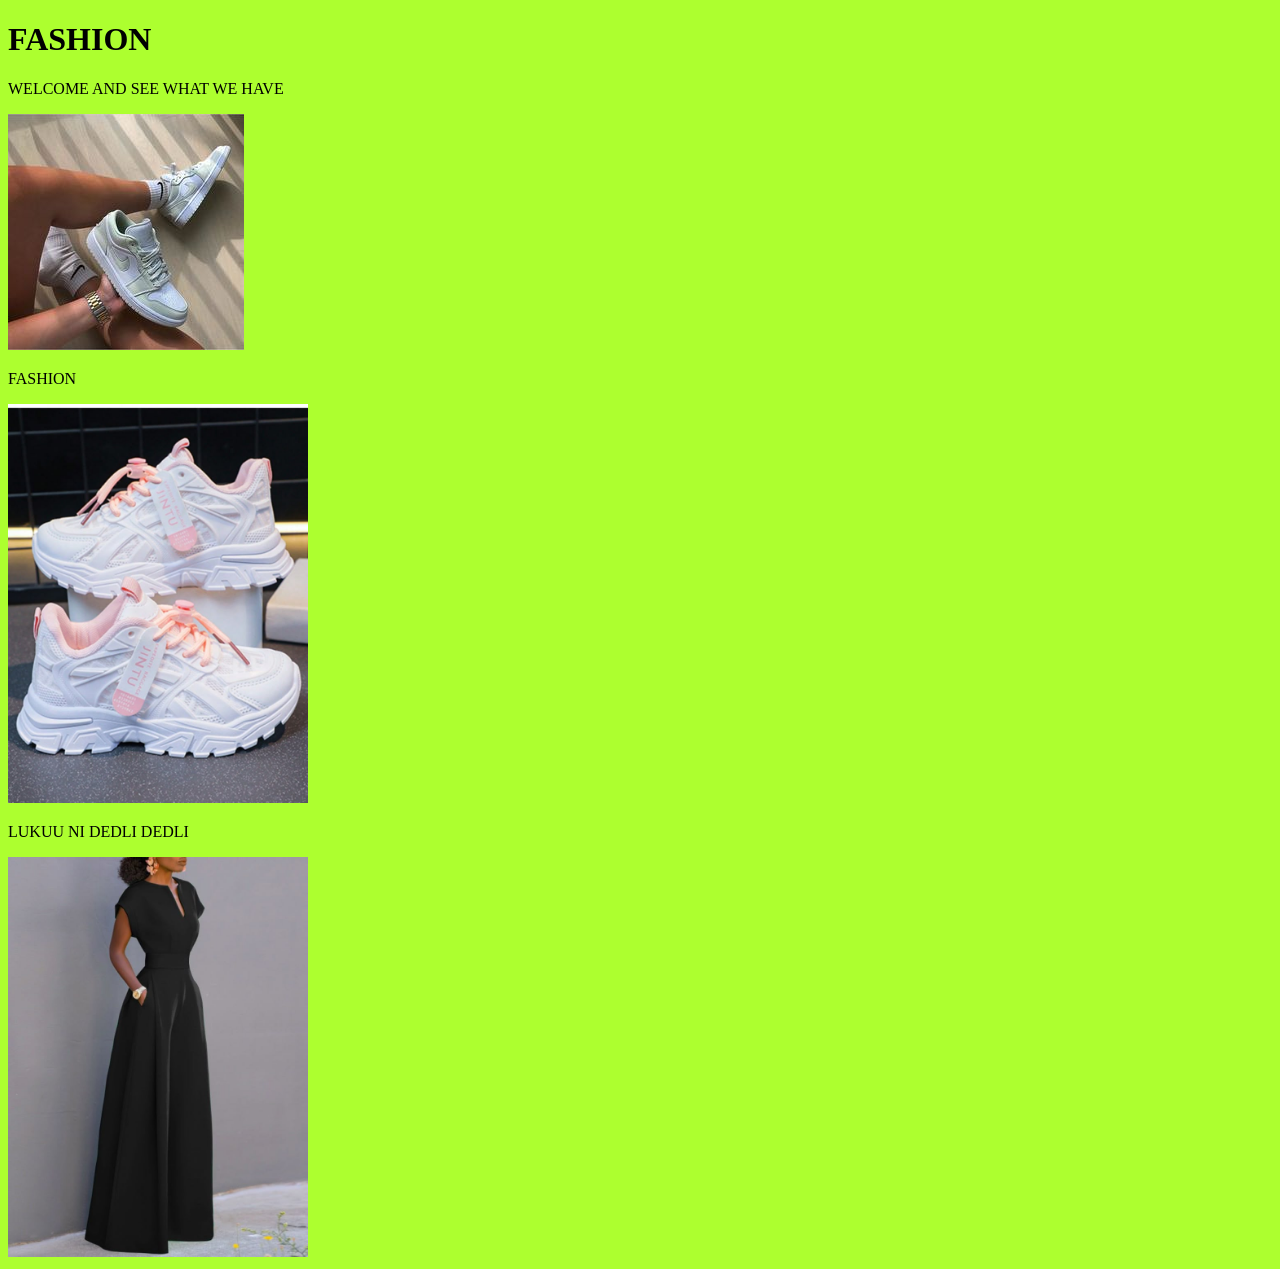
==== index.html @ e88a80f6 "Add files via upload" ====
<!DOCTYPE html>
<html>
   
    <head>
    <title>FASHION CLOTHES</title>
    </head>
    <body style = "background-color: greenyellow;">
    <h1>FASHION</h1>
    <p >WELCOME AND SEE WHAT WE HAVE</p>
    <img src="hootshoes.jpg" alt="hootshoes"/>
    <p styles="background-color:jungle green;">FASHION</p>
    <img src="bc9e4c33-7e83-45ad-9077-f657bd13d781.jpeg"alt="bc9e4c33-7e83-45ad-9077-f657bd13d781" width="300" length="50"/>
    <p> LUKUU NI DEDLI DEDLI</p>
    <img src="7481dd01-1246-4fa1-9930-5a05f9ec177a.jpeg"alt="7481dd01-1246-4fa1-9930-5a05f9ec177a" width="300"/>
    

    </body>



</html>
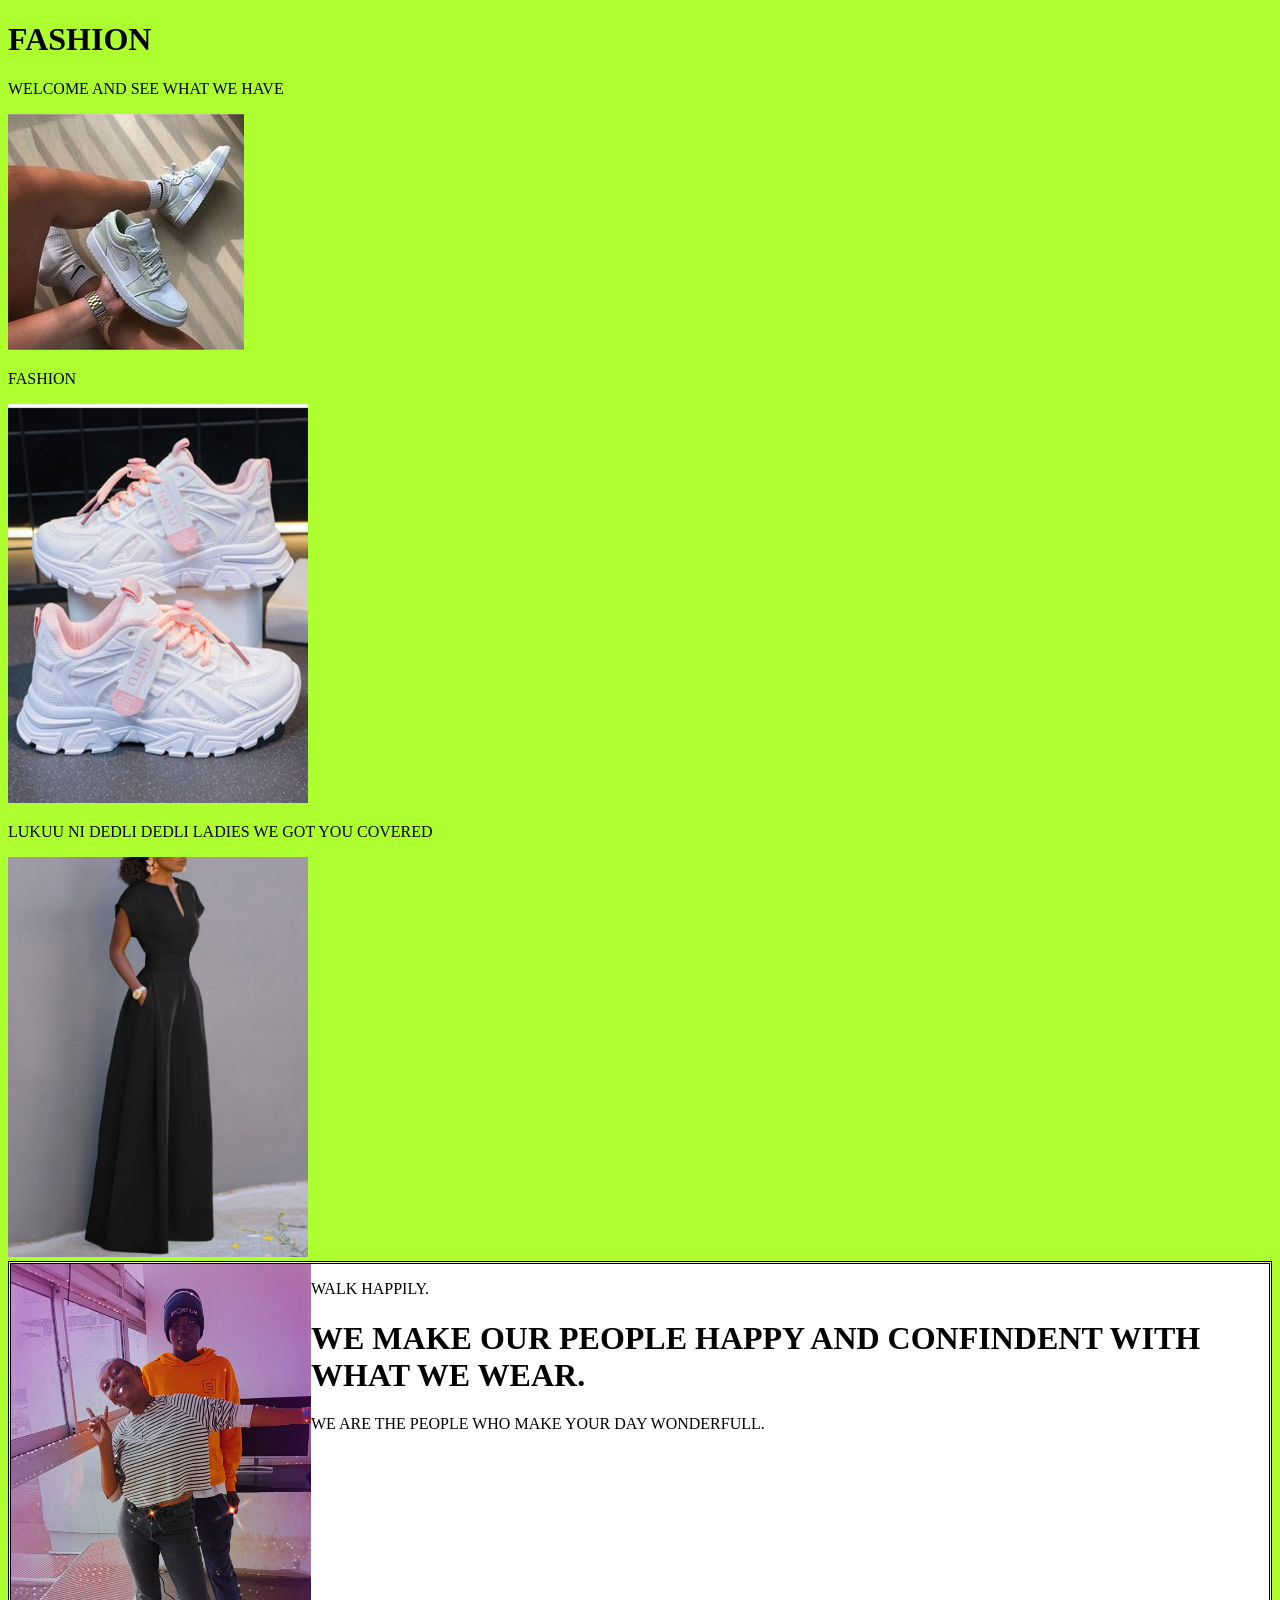
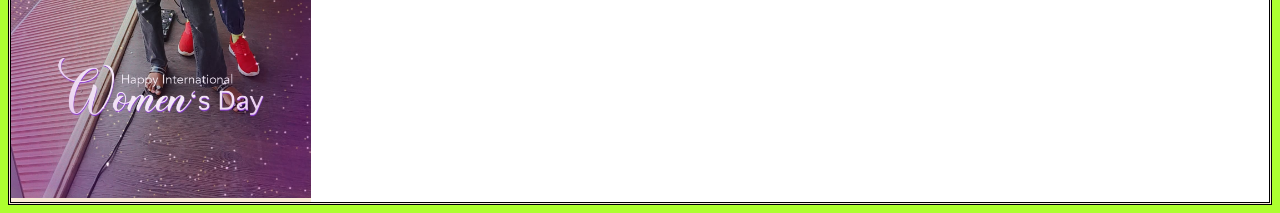
==== commit a561a7d8: "Add files via upload" ====
--- a/index.html
+++ b/index.html
@@ -1,21 +1,42 @@
 <!DOCTYPE html>
 <html>
-   
-    <head>
+
+<head>
     <title>FASHION CLOTHES</title>
-    </head>
-    <body style = "background-color: greenyellow;">
+</head>
+
+<body style="background-color: greenyellow;">
     <h1>FASHION</h1>
-    <p >WELCOME AND SEE WHAT WE HAVE</p>
-    <img src="hootshoes.jpg" alt="hootshoes"/>
+    <p>WELCOME AND SEE WHAT WE HAVE</p>
+    <img src="hootshoes.jpg" alt="hootshoes" />
     <p styles="background-color:jungle green;">FASHION</p>
-    <img src="bc9e4c33-7e83-45ad-9077-f657bd13d781.jpeg"alt="bc9e4c33-7e83-45ad-9077-f657bd13d781" width="300" length="50"/>
-    <p> LUKUU NI DEDLI DEDLI</p>
-    <img src="7481dd01-1246-4fa1-9930-5a05f9ec177a.jpeg"alt="7481dd01-1246-4fa1-9930-5a05f9ec177a" width="300"/>
-    
+    <img src="bc9e4c33-7e83-45ad-9077-f657bd13d781.jpeg" alt="bc9e4c33-7e83-45ad-9077-f657bd13d781" width="300"
+        length="50" />
+    <p> LUKUU NI DEDLI DEDLI
+        LADIES WE GOT YOU COVERED
+    </p>
+    <img src="7481dd01-1246-4fa1-9930-5a05f9ec177a.jpeg" alt="7481dd01-1246-4fa1-9930-5a05f9ec177a" width="300" />
 
-    </body>
+    <div id="test" style="background-color: antiquewhite;display: flex; border-style: double;" >
+        <div>
+
+            <img src="Snapchat-94941483.jpg" alt='Snapchat-94941483' width='300' length="50" />
+        </div>
+
+        <div id="right" style="background-color: white;">
+            <p>WALK HAPPILY.</p>
+
+            <h1>WE MAKE OUR PEOPLE HAPPY AND CONFINDENT WITH WHAT WE WEAR.</h1>
+            <p>WE ARE THE PEOPLE WHO MAKE YOUR DAY WONDERFULL.</p>
+
+        </div>
+        
+
+
+    </div>
+
+</body>
 
 
 
-</html>
+</html>
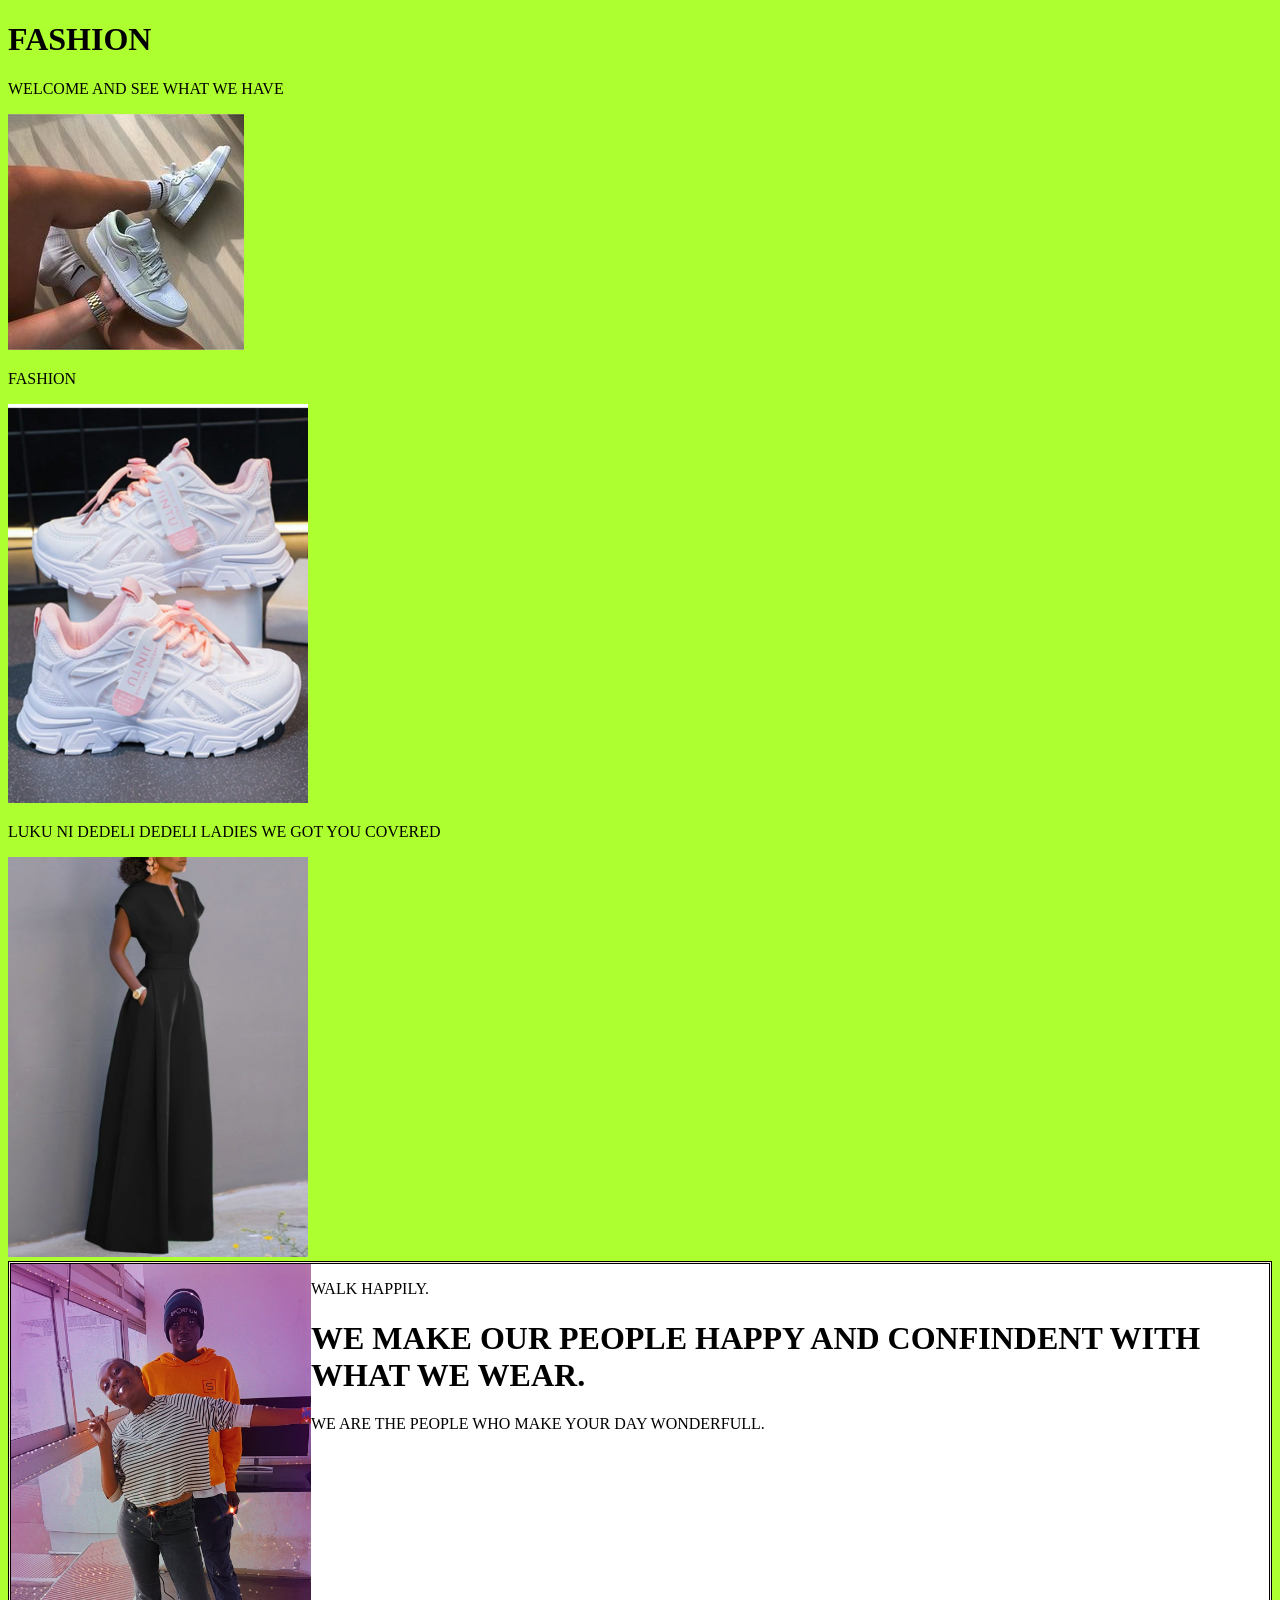
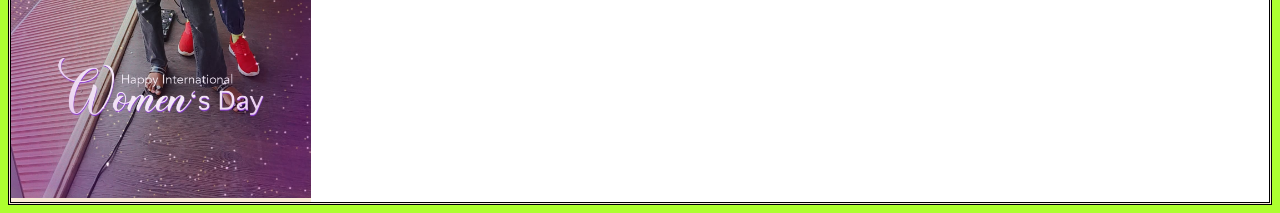
==== commit 90e2263e: "Add files via upload" ====
--- a/index.html
+++ b/index.html
@@ -1,18 +1,16 @@
 <!DOCTYPE html>
 <html>
-
-<head>
+<head></head>
     <title>FASHION CLOTHES</title>
 </head>
-
+<h1>FASHION</h1>
 <body style="background-color: greenyellow;">
-    <h1>FASHION</h1>
-    <p>WELCOME AND SEE WHAT WE HAVE</p>
+       <p>WELCOME AND SEE WHAT WE HAVE</p>
     <img src="hootshoes.jpg" alt="hootshoes" />
     <p styles="background-color:jungle green;">FASHION</p>
     <img src="bc9e4c33-7e83-45ad-9077-f657bd13d781.jpeg" alt="bc9e4c33-7e83-45ad-9077-f657bd13d781" width="300"
         length="50" />
-    <p> LUKUU NI DEDLI DEDLI
+    <p>LUKU NI DEDELI DEDELI
         LADIES WE GOT YOU COVERED
     </p>
     <img src="7481dd01-1246-4fa1-9930-5a05f9ec177a.jpeg" alt="7481dd01-1246-4fa1-9930-5a05f9ec177a" width="300" />
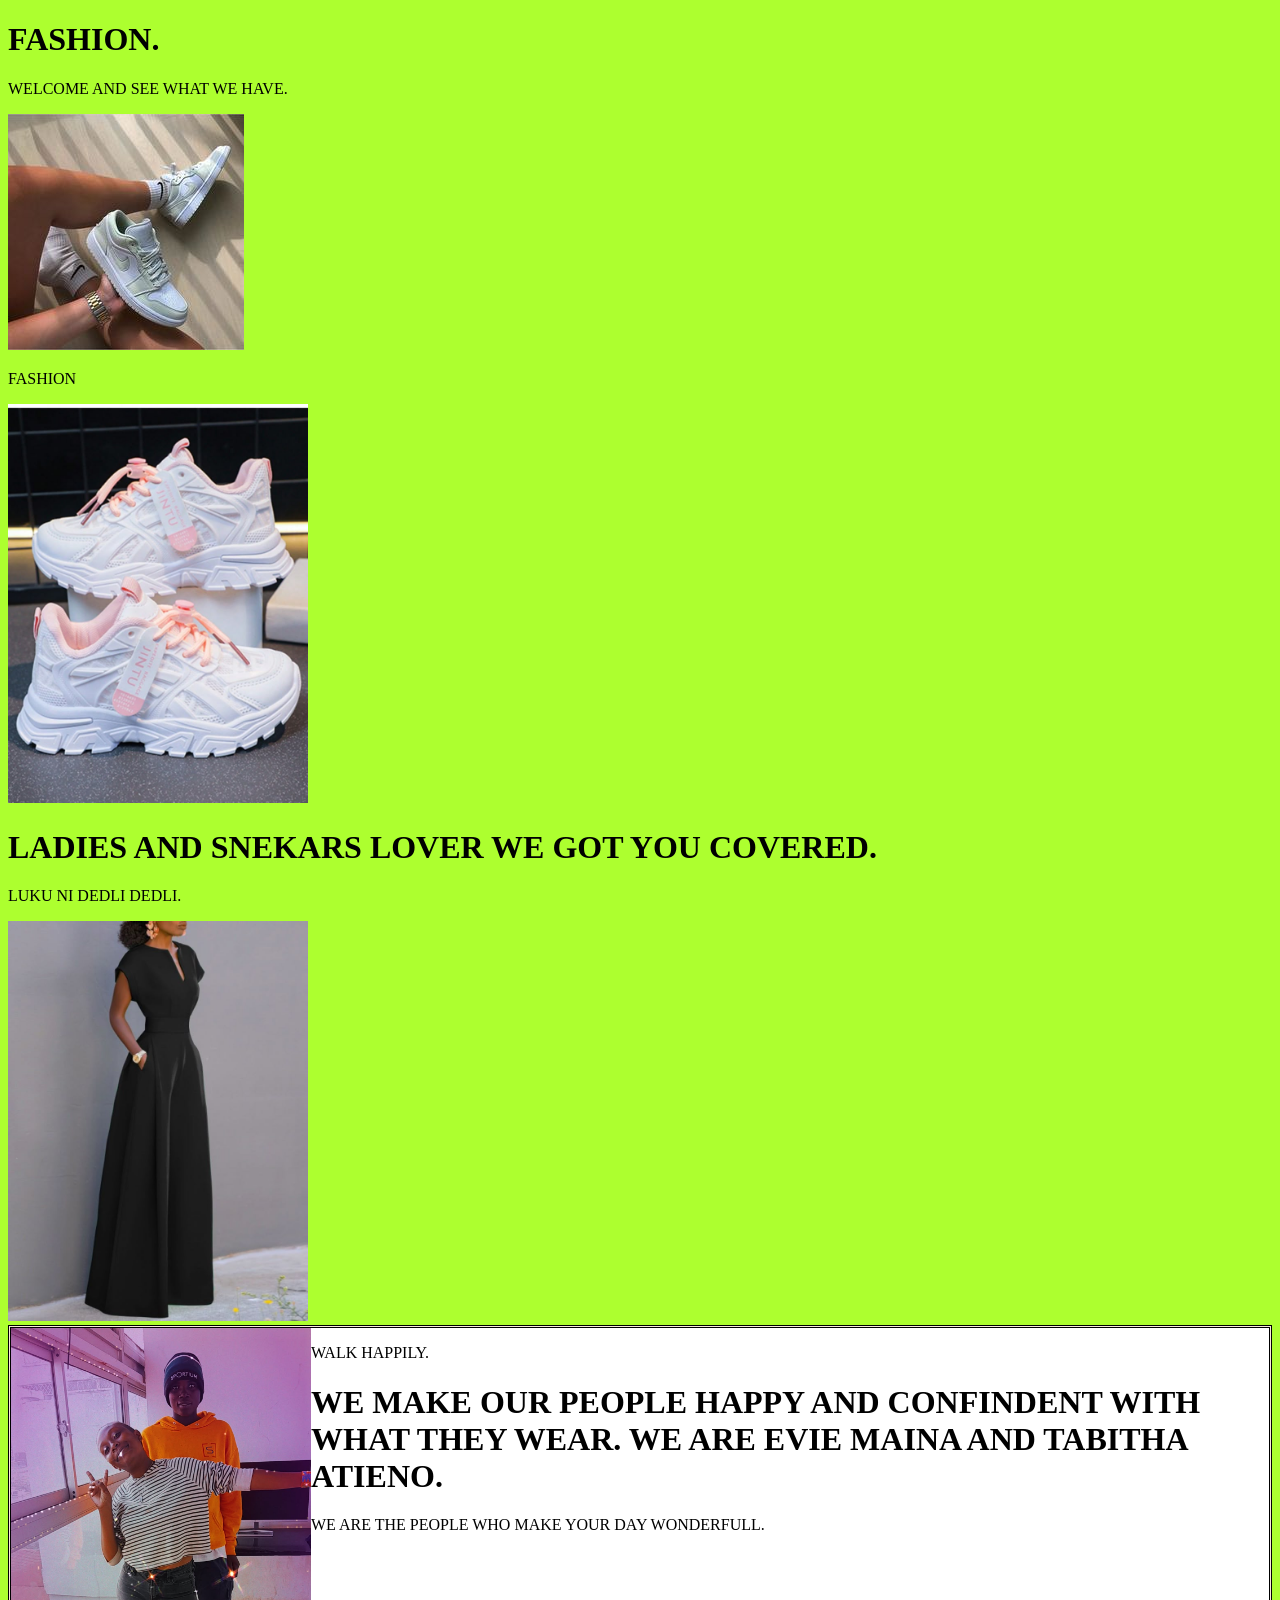
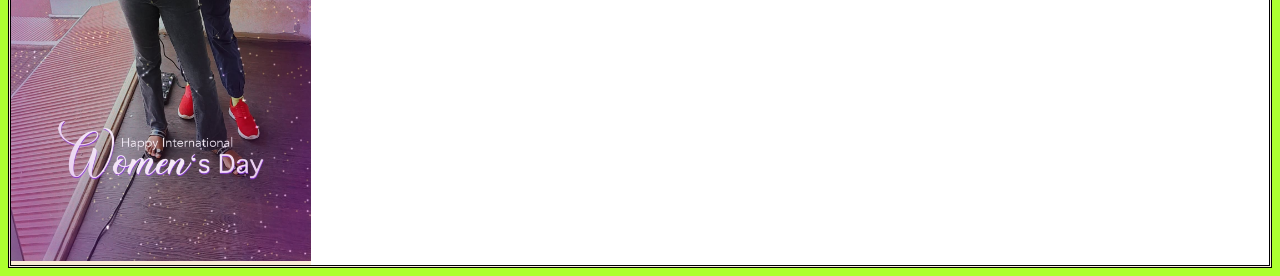
==== commit 1bb5740c: "Add files via upload" ====
--- a/index.html
+++ b/index.html
@@ -1,18 +1,17 @@
 <!DOCTYPE html>
 <html>
 <head></head>
-    <title>FASHION CLOTHES</title>
+    <title>FASHION CLOTHES.</title>
 </head>
-<h1>FASHION</h1>
+<h1>FASHION.</h1>
 <body style="background-color: greenyellow;">
-       <p>WELCOME AND SEE WHAT WE HAVE</p>
+       <p>WELCOME AND SEE WHAT WE HAVE.</p>
     <img src="hootshoes.jpg" alt="hootshoes" />
     <p styles="background-color:jungle green;">FASHION</p>
     <img src="bc9e4c33-7e83-45ad-9077-f657bd13d781.jpeg" alt="bc9e4c33-7e83-45ad-9077-f657bd13d781" width="300"
         length="50" />
-    <p>LUKU NI DEDELI DEDELI
-        LADIES WE GOT YOU COVERED
-    </p>
+    <h1> LADIES AND SNEKARS LOVER WE GOT YOU COVERED.</h1>
+     <p> LUKU NI DEDLI DEDLI.</p>
     <img src="7481dd01-1246-4fa1-9930-5a05f9ec177a.jpeg" alt="7481dd01-1246-4fa1-9930-5a05f9ec177a" width="300" />
 
     <div id="test" style="background-color: antiquewhite;display: flex; border-style: double;" >
@@ -24,7 +23,9 @@
         <div id="right" style="background-color: white;">
             <p>WALK HAPPILY.</p>
 
-            <h1>WE MAKE OUR PEOPLE HAPPY AND CONFINDENT WITH WHAT WE WEAR.</h1>
+            <h1>WE MAKE OUR PEOPLE HAPPY AND CONFINDENT WITH WHAT THEY WEAR.
+                WE ARE EVIE MAINA AND TABITHA ATIENO.
+            </h1>
             <p>WE ARE THE PEOPLE WHO MAKE YOUR DAY WONDERFULL.</p>
 
         </div>
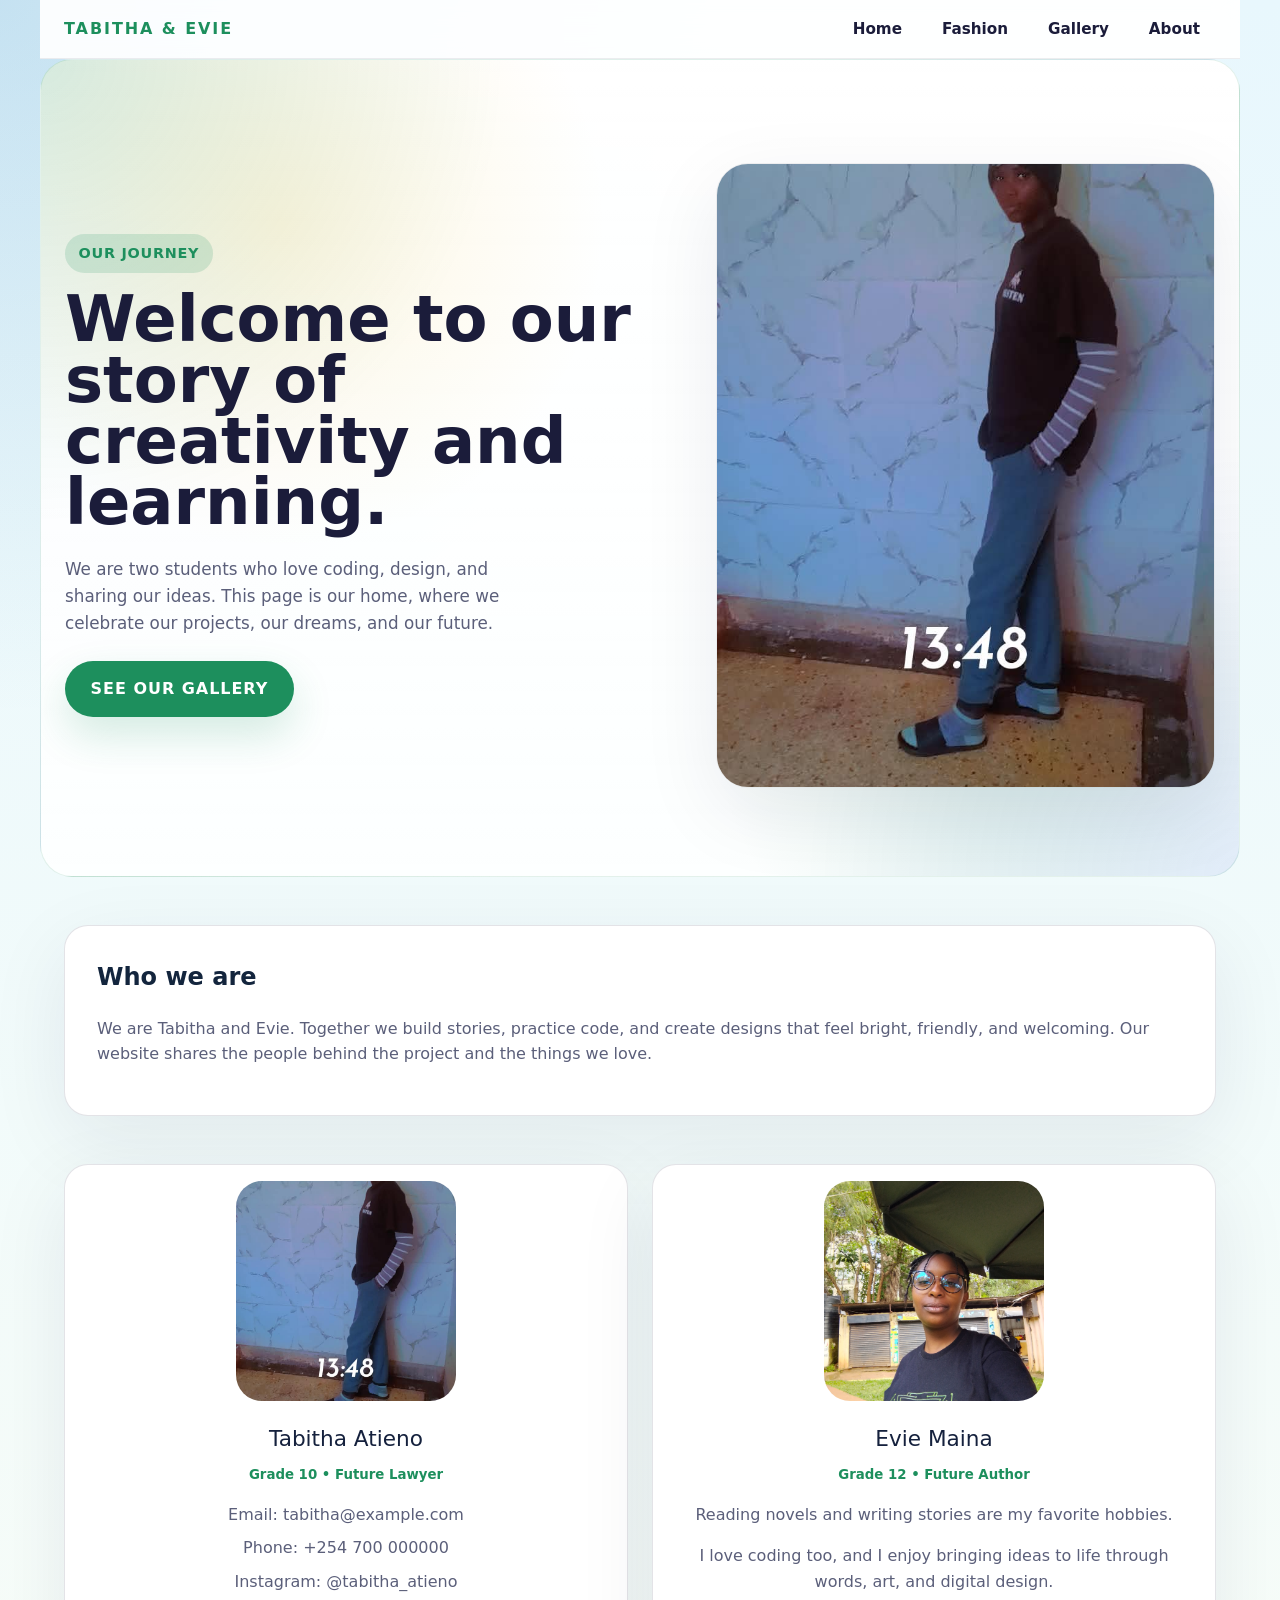
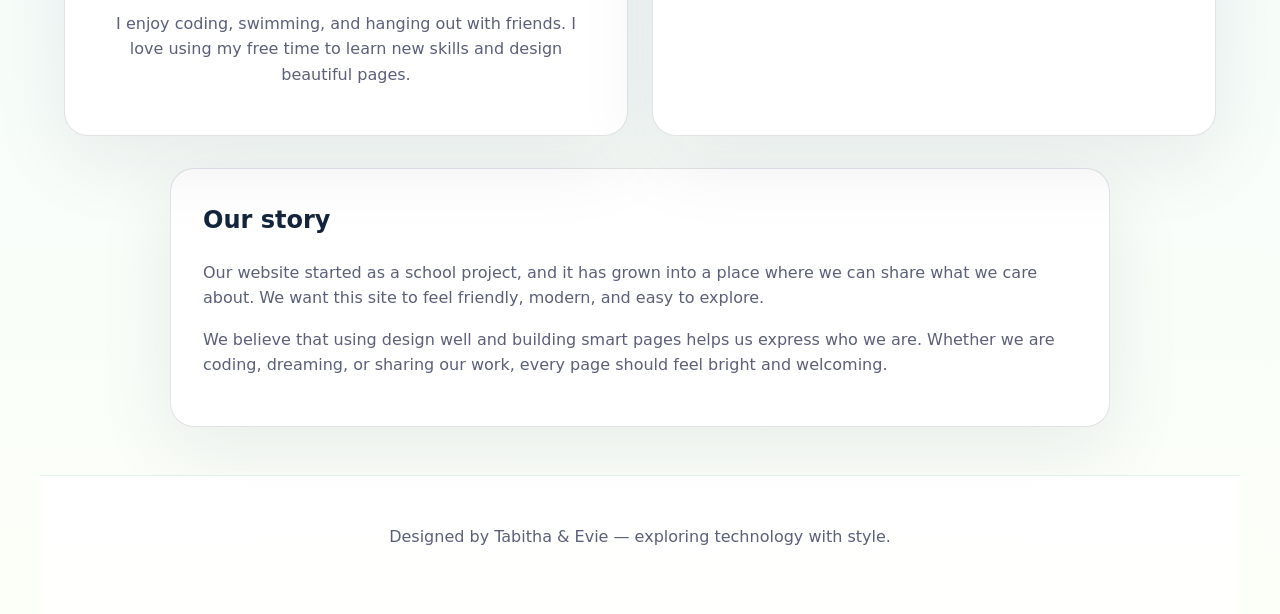
==== commit b2bd421b: "I have change the name of the project then called it index . html and also add some styles" ====
--- a/index.html
+++ b/index.html
@@ -1,41 +1,75 @@
 <!DOCTYPE html>
-<html>
-<head></head>
-    <title>FASHION CLOTHES.</title>
+<html lang="en">
+<head>
+  <meta charset="utf-8">
+  <title>Our Story | Tabitha & Evie</title>
+  <link rel="stylesheet" href="styles.css">
 </head>
-<h1>FASHION.</h1>
-<body style="background-color: greenyellow;">
-       <p>WELCOME AND SEE WHAT WE HAVE.</p>
-    <img src="hootshoes.jpg" alt="hootshoes" />
-    <p styles="background-color:jungle green;">FASHION</p>
-    <img src="bc9e4c33-7e83-45ad-9077-f657bd13d781.jpeg" alt="bc9e4c33-7e83-45ad-9077-f657bd13d781" width="300"
-        length="50" />
-    <h1> LADIES AND SNEKARS LOVER WE GOT YOU COVERED.</h1>
-     <p> LUKU NI DEDLI DEDLI.</p>
-    <img src="7481dd01-1246-4fa1-9930-5a05f9ec177a.jpeg" alt="7481dd01-1246-4fa1-9930-5a05f9ec177a" width="300" />
+<body class="home-page">
+  <header class="navbar page-wrapper">
+    <div class="navbar-brand">Tabitha & Evie</div>
+    <ul class="nav-menu">
+      <li><a href="our story.html">Home</a></li>
+      <li><a href="fashion.html">Fashion</a></li>
+      <li><a href="gallery.html">Gallery</a></li>
+      <li><a href="about.html">About</a></li>
+    </ul>
+  </header>
 
-    <div id="test" style="background-color: antiquewhite;display: flex; border-style: double;" >
-        <div>
+  <main class="page-wrapper">
+    <section class="hero">
+      <div class="hero-copy">
+        <span class="eyebrow">Our Journey</span>
+        <h1>Welcome to our story of creativity and learning.</h1>
+        <p>We are two students who love coding, design, and sharing our ideas. This page is our home, where we celebrate our projects, our dreams, and our future.</p>
+        <a class="button" href="gallery.html">See our gallery</a>
+      </div>
+      <div class="hero-media">
+        <img src="Snapchat-281722156 (2).jpg" alt="Tabitha Atieno smiling" loading="lazy">
+      </div>
+    </section>
 
-            <img src="Snapchat-94941483.jpg" alt='Snapchat-94941483' width='300' length="50" />
+    <section class="intro">
+      <div class="section-card">
+        <h2>Who we are</h2>
+        <p>We are Tabitha and Evie. Together we build stories, practice code, and create designs that feel bright, friendly, and welcoming. Our website shares the people behind the project and the things we love.</p>
+      </div>
+    </section>
+
+    <section class="profile-grid">
+      <article class="profile-card">
+        <img src="Snapchat-281722156 (2).jpg" alt="Portrait of Tabitha Atieno" loading="lazy">
+        <span class="profile-title">Tabitha Atieno</span>
+        <small>Grade 10 • Future Lawyer</small>
+        <div class="profile-meta">
+          <p>Email: tabitha@example.com</p>
+          <p>Phone: +254 700 000000</p>
+          <p>Instagram: @tabitha_atieno</p>
         </div>
+        <p>I enjoy coding, swimming, and hanging out with friends. I love using my free time to learn new skills and design beautiful pages.</p>
+      </article>
+      <article class="profile-card">
+        <img src="IMG_20250622_161156_739@-599528293.jpg" alt="Portrait of Evie Maina" loading="lazy">
+        <span class="profile-title">Evie Maina</span>
+        <small>Grade 12 • Future Author</small>
+        <div class="profile-meta">
+          <p>Reading novels and writing stories are my favorite hobbies.</p>
+        </div>
+        <p>I love coding too, and I enjoy bringing ideas to life through words, art, and digital design.</p>
+      </article>
+    </section>
 
-        <div id="right" style="background-color: white;">
-            <p>WALK HAPPILY.</p>
+    <section class="story-section">
+      <div class="section-card">
+        <h2>Our story</h2>
+        <p>Our website started as a school project, and it has grown into a place where we can share what we care about. We want this site to feel friendly, modern, and easy to explore.</p>
+        <p>We believe that using design well and building smart pages helps us express who we are. Whether we are coding, dreaming, or sharing our work, every page should feel bright and welcoming.</p>
+      </div>
+    </section>
+  </main>
 
-            <h1>WE MAKE OUR PEOPLE HAPPY AND CONFINDENT WITH WHAT THEY WEAR.
-                WE ARE EVIE MAINA AND TABITHA ATIENO.
-            </h1>
-            <p>WE ARE THE PEOPLE WHO MAKE YOUR DAY WONDERFULL.</p>
-
-        </div>
-        
-
-
-    </div>
-
+  <footer class="site-footer page-wrapper">
+    <p>Designed by Tabitha &amp; Evie — exploring technology with style.</p>
+  </footer>
 </body>
-
-
-
 </html>
--- a/styles.css
+++ b/styles.css
@@ -0,0 +1,424 @@
+:root {
+  color-scheme: light;
+  --bg: #f8fbff;
+  --surface: #ffffff;
+  --surface-strong: #edf6ff;
+  --text: #1b1c3a;
+  --muted: #5b5f7a;
+  --accent: #1d8f5d;
+  --accent-soft: #dcf6e7;
+  --border: rgba(27, 28, 58, 0.12);
+  --shadow: 0 24px 80px rgba(27, 28, 58, 0.08);
+}
+
+* {
+  box-sizing: border-box;
+}
+
+html {
+  scroll-behavior: smooth;
+}
+
+body {
+  margin: 0;
+  font-family: Inter, system-ui, -apple-system, BlinkMacSystemFont, "Segoe UI", sans-serif;
+  background: radial-gradient(circle at top left, rgba(29, 143, 93, 0.08), transparent 28%),
+    linear-gradient(180deg, #f3fbff 0%, #fcfff8 100%);
+  color: var(--text);
+  line-height: 1.6;
+}
+
+body.home-page {
+  background: radial-gradient(circle at top left, rgba(39, 129, 188, 0.18), transparent 28%),
+    linear-gradient(180deg, #e8f7fd 0%, #fcfff8 100%);
+}
+
+body.about-page {
+  background: radial-gradient(circle at top right, rgba(159, 77, 255, 0.18), transparent 28%),
+    linear-gradient(180deg, #fef7ff 0%, #fffdfb 100%);
+}
+
+body.gallery-page {
+  background: radial-gradient(circle at top left, rgba(243, 135, 168, 0.16), transparent 25%),
+    linear-gradient(180deg, #fff9f5 0%, #f8fbff 100%);
+}
+
+body.fashion-page {
+  background: radial-gradient(circle at top right, rgba(255, 175, 93, 0.18), transparent 25%),
+    linear-gradient(180deg, #fff9f1 0%, #fcfff8 100%);
+}
+
+img {
+  max-width: 100%;
+  display: block;
+}
+
+a {
+  color: inherit;
+  text-decoration: none;
+}
+
+button,
+.button {
+  border: none;
+  cursor: pointer;
+  font: inherit;
+}
+
+.page-wrapper {
+  width: min(1200px, calc(100% - 2rem));
+  margin: 0 auto;
+}
+
+.navbar {
+  position: sticky;
+  top: 0;
+  z-index: 10;
+  display: flex;
+  align-items: center;
+  justify-content: space-between;
+  gap: 1rem;
+  padding: 1rem 1.5rem;
+  background: rgba(255, 255, 255, 0.92);
+  border-bottom: 1px solid rgba(27, 28, 58, 0.08);
+  backdrop-filter: blur(12px);
+}
+
+.navbar-brand {
+  font-weight: 700;
+  letter-spacing: 0.12em;
+  text-transform: uppercase;
+  color: var(--accent);
+}
+
+.nav-menu {
+  display: flex;
+  flex-wrap: wrap;
+  gap: 0.5rem;
+  list-style: none;
+  margin: 0;
+  padding: 0;
+}
+
+.nav-menu a {
+  padding: 0.75rem 1rem;
+  border-radius: 999px;
+  font-size: 0.95rem;
+  font-weight: 600;
+  color: var(--text);
+  transition: transform 0.2s ease, background-color 0.2s ease;
+}
+
+.nav-menu a:hover,
+.nav-menu a:focus-visible {
+  background: var(--accent-soft);
+  color: var(--accent);
+  transform: translateY(-1px);
+}
+
+.hero {
+  position: relative;
+  display: grid;
+  grid-template-columns: minmax(0, 1.1fr) minmax(0, 0.9fr);
+  align-items: center;
+  gap: 2.5rem;
+  min-height: calc(100vh - 82px);
+  padding: 3rem 1.5rem 2rem;
+  background: radial-gradient(circle at top left, rgba(29, 143, 93, 0.18), transparent 32%),
+    radial-gradient(circle at bottom right, rgba(31, 100, 210, 0.12), transparent 30%),
+    linear-gradient(180deg, rgba(255, 255, 255, 0.98), rgba(255, 255, 255, 0.85));
+  border-radius: 32px;
+  overflow: hidden;
+  border: 1px solid rgba(29, 143, 93, 0.12);
+}
+
+.hero::before {
+  content: "";
+  position: absolute;
+  inset: 0;
+  background: radial-gradient(circle at 20% 20%, rgba(255, 205, 86, 0.18), transparent 28%),
+    radial-gradient(circle at 80% 80%, rgba(29, 143, 93, 0.14), transparent 25%);
+  pointer-events: none;
+}
+
+.hero-copy,
+.hero-media {
+  position: relative;
+  z-index: 1;
+}
+
+.hero-copy {
+  max-width: 640px;
+}
+
+.eyebrow {
+  display: inline-flex;
+  align-items: center;
+  gap: 0.5rem;
+  padding: 0.5rem 0.85rem;
+  margin-bottom: 1rem;
+  border-radius: 999px;
+  background: rgba(29, 143, 93, 0.16);
+  color: var(--accent);
+  font-size: 0.9rem;
+  font-weight: 700;
+  letter-spacing: 0.05em;
+  text-transform: uppercase;
+}
+
+.hero-copy h1 {
+  margin: 0;
+  font-size: clamp(2.8rem, 5vw, 4.4rem);
+  line-height: 0.95;
+}
+
+.hero-copy p {
+  margin: 1.5rem 0;
+  font-size: 1.05rem;
+  max-width: 44ch;
+  color: var(--muted);
+}
+
+.button {
+  display: inline-flex;
+  align-items: center;
+  justify-content: center;
+  gap: 0.5rem;
+  background: #1d8f5d;
+  color: white;
+  padding: 0.95rem 1.6rem;
+  border-radius: 999px;
+  text-transform: uppercase;
+  font-weight: 700;
+  letter-spacing: 0.06em;
+  box-shadow: 0 18px 40px rgba(29, 143, 93, 0.18);
+}
+
+.hero-media {
+  min-height: 420px;
+  display: grid;
+  place-items: center;
+}
+
+.hero-media img {
+  width: 100%;
+  border-radius: 32px;
+  box-shadow: var(--shadow);
+  border: 1px solid rgba(27, 28, 58, 0.08);
+  aspect-ratio: 4 / 5;
+  object-fit: cover;
+}
+
+.about-page .hero {
+  background: linear-gradient(135deg, rgba(237, 237, 255, 0.95), rgba(255, 246, 255, 0.82));
+  border-color: rgba(159, 77, 255, 0.18);
+}
+
+.about-page .hero::before {
+  content: "";
+  position: absolute;
+  inset: 0;
+  background: radial-gradient(circle at 30% 30%, rgba(159, 77, 255, 0.2), transparent 24%),
+    radial-gradient(circle at 80% 75%, rgba(249, 168, 212, 0.12), transparent 22%);
+  pointer-events: none;
+}
+
+.about-page .eyebrow {
+  background: rgba(159, 77, 255, 0.16);
+  color: #6f2fa0;
+}
+
+.about-page .section-card,
+.about-page .feature-card {
+  border-color: rgba(159, 77, 255, 0.14);
+}
+
+.gallery-page .section-card {
+  border-color: rgba(243, 135, 168, 0.14);
+  background: rgba(255, 250, 250, 0.96);
+}
+
+.gallery-page .gallery-card {
+  border-color: rgba(243, 135, 168, 0.1);
+  background: rgba(255, 255, 255, 0.95);
+}
+
+.fashion-page .section-card {
+  border-color: rgba(255, 175, 93, 0.18);
+  background: rgba(255, 250, 240, 0.96);
+}
+
+.fashion-page .fashion-card {
+  border-color: rgba(255, 175, 93, 0.12);
+  background: rgba(255, 255, 255, 0.95);
+}
+
+.section-card,
+.feature-card,
+.gallery-card,
+.profile-card {
+  background: var(--surface);
+  border: 1px solid var(--border);
+  border-radius: 24px;
+  padding: 2rem;
+  box-shadow: var(--shadow);
+}
+
+.section-card h2,
+.feature-card h2,
+.profile-card h2 {
+  margin-top: 0;
+  color: #13253d;
+}
+
+.section-card p,
+.feature-card p,
+.profile-card p {
+  color: var(--muted);
+}
+
+.intro,
+.page-section {
+  padding: 3rem 1.5rem;
+}
+
+.profile-grid,
+.info-grid,
+.gallery-grid,
+.fashion-grid {
+  display: grid;
+  gap: 1.5rem;
+}
+
+.profile-grid {
+  grid-template-columns: repeat(auto-fit, minmax(260px, 1fr));
+  margin: 0 1.5rem 2rem;
+}
+
+.feature-grid,
+.info-grid,
+.gallery-grid,
+.fashion-grid {
+  grid-template-columns: repeat(auto-fit, minmax(260px, 1fr));
+}
+
+.profile-card {
+  text-align: center;
+  padding-top: 1rem;
+}
+
+.profile-card img {
+  width: 220px;
+  height: 220px;
+  object-fit: cover;
+  border-radius: 26px;
+  margin: 0 auto 1.3rem;
+}
+
+.profile-card .profile-title {
+  display: block;
+  margin-bottom: 0.5rem;
+  font-size: 1.35rem;
+  color: #15213d;
+}
+
+.profile-card small {
+  display: block;
+  color: var(--accent);
+  font-weight: 700;
+  margin-bottom: 1rem;
+}
+
+.profile-meta {
+  display: grid;
+  gap: 0.5rem;
+  margin-bottom: 1rem;
+}
+
+.profile-meta p {
+  margin: 0;
+}
+
+.story-section {
+  padding: 0 1.5rem 3rem;
+}
+
+.story-section .section-card {
+  max-width: 940px;
+  margin: 0 auto;
+}
+
+.site-footer {
+  padding: 2rem 1.5rem 3rem;
+  text-align: center;
+  color: var(--muted);
+  background: rgba(255, 255, 255, 0.88);
+  border-top: 1px solid rgba(29, 143, 93, 0.12);
+}
+
+.gallery-grid {
+  padding: 0;
+  list-style: none;
+  margin: 0;
+}
+
+.gallery-card img {
+  border-radius: 20px;
+  object-fit: cover;
+  height: 220px;
+}
+
+.gallery-card h3 {
+  margin: 1rem 0 0.5rem;
+  font-size: 1.1rem;
+}
+
+.fashion-grid {
+  margin: 0 1.5rem 3rem;
+}
+
+.fashion-card {
+  padding: 1.5rem;
+  text-align: center;
+}
+
+.fashion-card img {
+  border-radius: 18px;
+  margin-bottom: 1.1rem;
+}
+
+.fashion-card h3 {
+  margin-bottom: 0.5rem;
+}
+
+.fashion-card p {
+  color: var(--muted);
+}
+
+@media (max-width: 900px) {
+  .hero {
+    grid-template-columns: 1fr;
+    min-height: auto;
+    padding-top: 2rem;
+  }
+
+  .hero-media,
+  .hero-copy {
+    width: 100%;
+  }
+}
+
+@media (max-width: 680px) {
+  .navbar {
+    flex-direction: column;
+    align-items: flex-start;
+  }
+
+  .hero {
+    gap: 1.5rem;
+  }
+
+  .hero-copy h1 {
+    font-size: 2.6rem;
+  }
+}
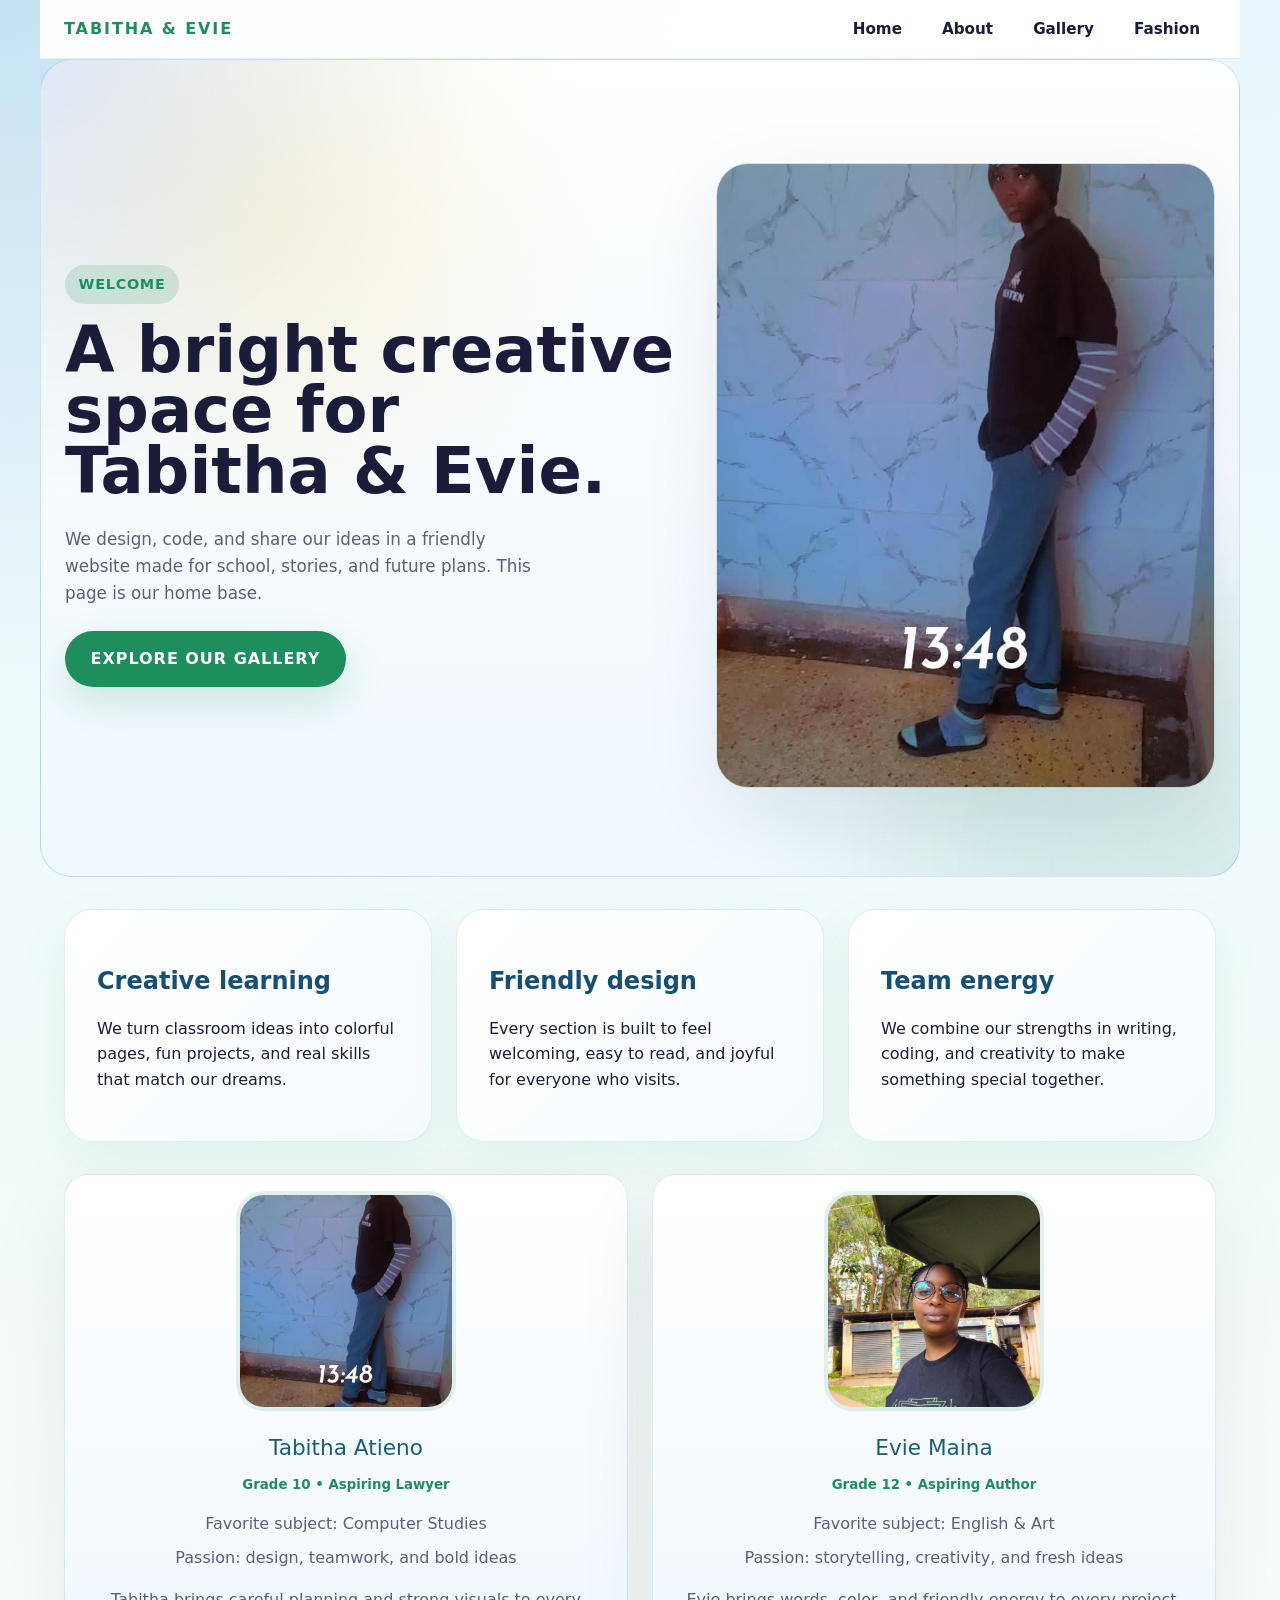
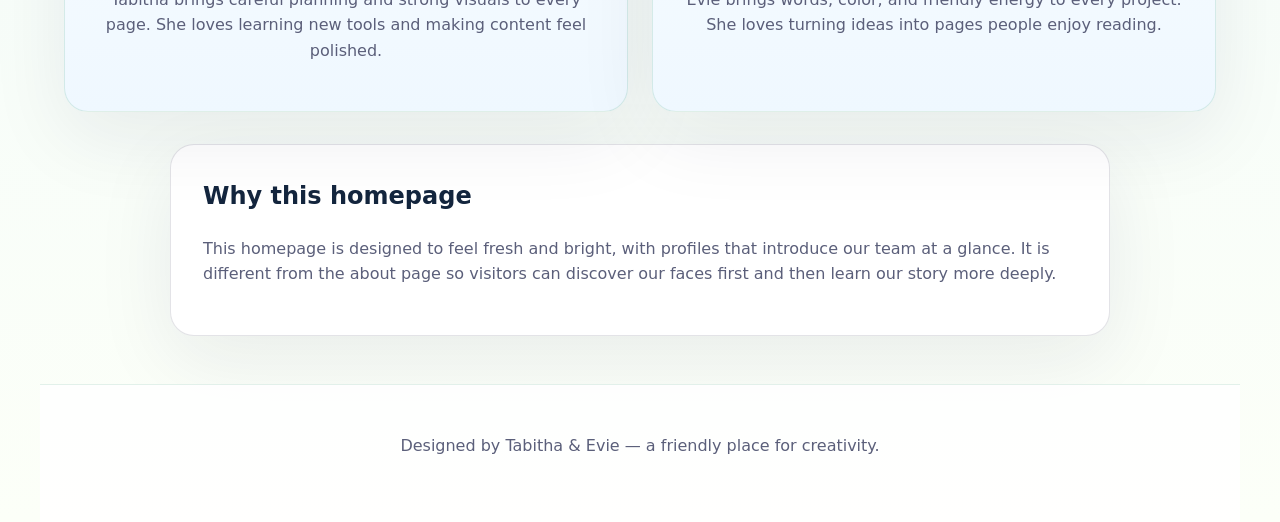
==== commit 02a66b76: "changed the about and home page" ====
--- a/index.html
+++ b/index.html
@@ -2,74 +2,81 @@
 <html lang="en">
 <head>
   <meta charset="utf-8">
-  <title>Our Story | Tabitha & Evie</title>
+  <title>Home | Tabitha &amp; Evie</title>
   <link rel="stylesheet" href="styles.css">
 </head>
 <body class="home-page">
   <header class="navbar page-wrapper">
-    <div class="navbar-brand">Tabitha & Evie</div>
+    <div class="navbar-brand">Tabitha &amp; Evie</div>
     <ul class="nav-menu">
-      <li><a href="our story.html">Home</a></li>
+      <li><a href="index.html">Home</a></li>
+      <li><a href="about.html">About</a></li>
+      <li><a href="gallery.html">Gallery</a></li>
       <li><a href="fashion.html">Fashion</a></li>
-      <li><a href="gallery.html">Gallery</a></li>
-      <li><a href="about.html">About</a></li>
     </ul>
   </header>
 
   <main class="page-wrapper">
-    <section class="hero">
+    <section class="hero home-hero">
       <div class="hero-copy">
-        <span class="eyebrow">Our Journey</span>
-        <h1>Welcome to our story of creativity and learning.</h1>
-        <p>We are two students who love coding, design, and sharing our ideas. This page is our home, where we celebrate our projects, our dreams, and our future.</p>
-        <a class="button" href="gallery.html">See our gallery</a>
+        <span class="eyebrow">Welcome</span>
+        <h1>A bright creative space for Tabitha &amp; Evie.</h1>
+        <p>We design, code, and share our ideas in a friendly website made for school, stories, and future plans. This page is our home base.</p>
+        <a class="button" href="gallery.html">Explore our gallery</a>
       </div>
-      <div class="hero-media">
+      <div class="hero-media hero-ring">
         <img src="Snapchat-281722156 (2).jpg" alt="Tabitha Atieno smiling" loading="lazy">
       </div>
     </section>
 
-    <section class="intro">
-      <div class="section-card">
-        <h2>Who we are</h2>
-        <p>We are Tabitha and Evie. Together we build stories, practice code, and create designs that feel bright, friendly, and welcoming. Our website shares the people behind the project and the things we love.</p>
-      </div>
+    <section class="home-highlights">
+      <article class="highlight-card">
+        <h2>Creative learning</h2>
+        <p>We turn classroom ideas into colorful pages, fun projects, and real skills that match our dreams.</p>
+      </article>
+      <article class="highlight-card">
+        <h2>Friendly design</h2>
+        <p>Every section is built to feel welcoming, easy to read, and joyful for everyone who visits.</p>
+      </article>
+      <article class="highlight-card">
+        <h2>Team energy</h2>
+        <p>We combine our strengths in writing, coding, and creativity to make something special together.</p>
+      </article>
     </section>
 
     <section class="profile-grid">
-      <article class="profile-card">
+      <article class="profile-card home-profile">
         <img src="Snapchat-281722156 (2).jpg" alt="Portrait of Tabitha Atieno" loading="lazy">
         <span class="profile-title">Tabitha Atieno</span>
-        <small>Grade 10 • Future Lawyer</small>
+        <small>Grade 10 • Aspiring Lawyer</small>
         <div class="profile-meta">
-          <p>Email: tabitha@example.com</p>
-          <p>Phone: +254 700 000000</p>
-          <p>Instagram: @tabitha_atieno</p>
+          <p>Favorite subject: Computer Studies</p>
+          <p>Passion: design, teamwork, and bold ideas</p>
         </div>
-        <p>I enjoy coding, swimming, and hanging out with friends. I love using my free time to learn new skills and design beautiful pages.</p>
+        <p>Tabitha brings careful planning and strong visuals to every page. She loves learning new tools and making content feel polished.</p>
       </article>
-      <article class="profile-card">
+      <article class="profile-card home-profile">
         <img src="IMG_20250622_161156_739@-599528293.jpg" alt="Portrait of Evie Maina" loading="lazy">
         <span class="profile-title">Evie Maina</span>
-        <small>Grade 12 • Future Author</small>
+        <small>Grade 12 • Aspiring Author</small>
         <div class="profile-meta">
-          <p>Reading novels and writing stories are my favorite hobbies.</p>
+          <p>Favorite subject: English &amp; Art</p>
+          <p>Passion: storytelling, creativity, and fresh ideas</p>
         </div>
-        <p>I love coding too, and I enjoy bringing ideas to life through words, art, and digital design.</p>
+        <p>Evie brings words, color, and friendly energy to every project. She loves turning ideas into pages people enjoy reading.</p>
       </article>
     </section>
 
-    <section class="story-section">
+    <section class="story-section home-story">
       <div class="section-card">
-        <h2>Our story</h2>
-        <p>Our website started as a school project, and it has grown into a place where we can share what we care about. We want this site to feel friendly, modern, and easy to explore.</p>
-        <p>We believe that using design well and building smart pages helps us express who we are. Whether we are coding, dreaming, or sharing our work, every page should feel bright and welcoming.</p>
+        <h2>Why this homepage</h2>
+        <p>This homepage is designed to feel fresh and bright, with profiles that introduce our team at a glance. It is different from the about page so visitors can discover our faces first and then learn our story more deeply.</p>
       </div>
     </section>
   </main>
 
   <footer class="site-footer page-wrapper">
-    <p>Designed by Tabitha &amp; Evie — exploring technology with style.</p>
+    <p>Designed by Tabitha &amp; Evie — a friendly place for creativity.</p>
   </footer>
 </body>
-</html>+</html>
--- a/styles.css
+++ b/styles.css
@@ -209,12 +209,28 @@
   object-fit: cover;
 }
 
-.about-page .hero {
+.home-hero {
+  background: radial-gradient(circle at top left, rgba(31, 103, 214, 0.14), transparent 30%),
+    radial-gradient(circle at bottom right, rgba(29, 143, 93, 0.12), transparent 28%),
+    linear-gradient(180deg, rgba(255, 255, 255, 0.95), rgba(239, 248, 255, 0.95));
+  border-color: rgba(31, 103, 214, 0.18);
+}
+
+.hero-ring::after {
+  content: "";
+  position: absolute;
+  inset: 0;
+  border-radius: 32px;
+  box-shadow: inset 0 0 0 1px rgba(29, 143, 93, 0.08);
+  pointer-events: none;
+}
+
+.about-hero {
   background: linear-gradient(135deg, rgba(237, 237, 255, 0.95), rgba(255, 246, 255, 0.82));
   border-color: rgba(159, 77, 255, 0.18);
 }
 
-.about-page .hero::before {
+.about-hero::before {
   content: "";
   position: absolute;
   inset: 0;
@@ -223,34 +239,14 @@
   pointer-events: none;
 }
 
-.about-page .eyebrow {
-  background: rgba(159, 77, 255, 0.16);
-  color: #6f2fa0;
-}
-
-.about-page .section-card,
-.about-page .feature-card {
-  border-color: rgba(159, 77, 255, 0.14);
-}
-
-.gallery-page .section-card {
-  border-color: rgba(243, 135, 168, 0.14);
-  background: rgba(255, 250, 250, 0.96);
-}
-
-.gallery-page .gallery-card {
-  border-color: rgba(243, 135, 168, 0.1);
-  background: rgba(255, 255, 255, 0.95);
-}
-
-.fashion-page .section-card {
-  border-color: rgba(255, 175, 93, 0.18);
-  background: rgba(255, 250, 240, 0.96);
-}
-
-.fashion-page .fashion-card {
-  border-color: rgba(255, 175, 93, 0.12);
-  background: rgba(255, 255, 255, 0.95);
+.about-page .page-section {
+  padding-top: 2.5rem;
+}
+
+.hero-media.about-media img {
+  border-radius: 32px;
+  border: 1px solid rgba(159, 77, 255, 0.12);
+  box-shadow: 0 30px 80px rgba(159, 77, 255, 0.12);
 }
 
 .section-card,
@@ -282,7 +278,9 @@
   padding: 3rem 1.5rem;
 }
 
+.home-highlights,
 .profile-grid,
+.feature-grid,
 .info-grid,
 .gallery-grid,
 .fashion-grid {
@@ -290,9 +288,22 @@
   gap: 1.5rem;
 }
 
-.profile-grid {
-  grid-template-columns: repeat(auto-fit, minmax(260px, 1fr));
-  margin: 0 1.5rem 2rem;
+.home-highlights {
+  grid-template-columns: repeat(auto-fit, minmax(220px, 1fr));
+  margin: 2rem 1.5rem;
+}
+
+.highlight-card {
+  padding: 2rem;
+  border-radius: 28px;
+  background: linear-gradient(135deg, #ffffff, #f5fbff);
+  border: 1px solid rgba(29, 143, 93, 0.12);
+  box-shadow: 0 20px 50px rgba(29, 143, 93, 0.08);
+}
+
+.highlight-card h2 {
+  margin-bottom: 0.75rem;
+  color: #154f76;
 }
 
 .feature-grid,
@@ -302,17 +313,32 @@
   grid-template-columns: repeat(auto-fit, minmax(260px, 1fr));
 }
 
+.profile-grid {
+  grid-template-columns: repeat(auto-fit, minmax(260px, 1fr));
+  margin: 0 1.5rem 2rem;
+}
+
 .profile-card {
   text-align: center;
   padding-top: 1rem;
+}
+
+.profile-card.home-profile {
+  background: linear-gradient(180deg, #ffffff, #eff8ff);
+  border-color: rgba(29, 143, 93, 0.14);
+}
+
+.profile-card.home-profile .profile-title {
+  color: #175f79;
 }
 
 .profile-card img {
   width: 220px;
   height: 220px;
   object-fit: cover;
-  border-radius: 26px;
+  border-radius: 28px;
   margin: 0 auto 1.3rem;
+  border: 4px solid rgba(29, 143, 93, 0.12);
 }
 
 .profile-card .profile-title {
@@ -339,13 +365,58 @@
   margin: 0;
 }
 
-.story-section {
+.story-section,
+.timeline-section {
   padding: 0 1.5rem 3rem;
 }
 
-.story-section .section-card {
+.home-story .section-card {
   max-width: 940px;
   margin: 0 auto;
+}
+
+.about-feature {
+  padding: 2rem;
+  background: rgba(255, 255, 255, 0.94);
+  border-color: rgba(159, 77, 255, 0.14);
+}
+
+.about-grid {
+  grid-template-columns: repeat(auto-fit, minmax(240px, 1fr));
+}
+
+.timeline-card {
+  max-width: 1020px;
+  margin: 0 auto;
+}
+
+.timeline {
+  display: grid;
+  gap: 1rem;
+  margin-top: 1.5rem;
+}
+
+.timeline-item {
+  display: grid;
+  gap: 0.75rem;
+  padding: 1.5rem;
+  border-radius: 24px;
+  background: rgba(246, 237, 255, 0.88);
+  border: 1px solid rgba(159, 77, 255, 0.12);
+}
+
+.timeline-date {
+  display: inline-flex;
+  align-items: center;
+  justify-content: center;
+  width: max-content;
+  padding: 0.55rem 1rem;
+  border-radius: 999px;
+  background: #8c6add;
+  color: white;
+  font-weight: 700;
+  text-transform: uppercase;
+  letter-spacing: 0.04em;
 }
 
 .site-footer {
@@ -356,6 +427,10 @@
   border-top: 1px solid rgba(29, 143, 93, 0.12);
 }
 
+.about-page .site-footer {
+  border-top-color: rgba(159, 77, 255, 0.12);
+}
+
 .gallery-grid {
   padding: 0;
   list-style: none;
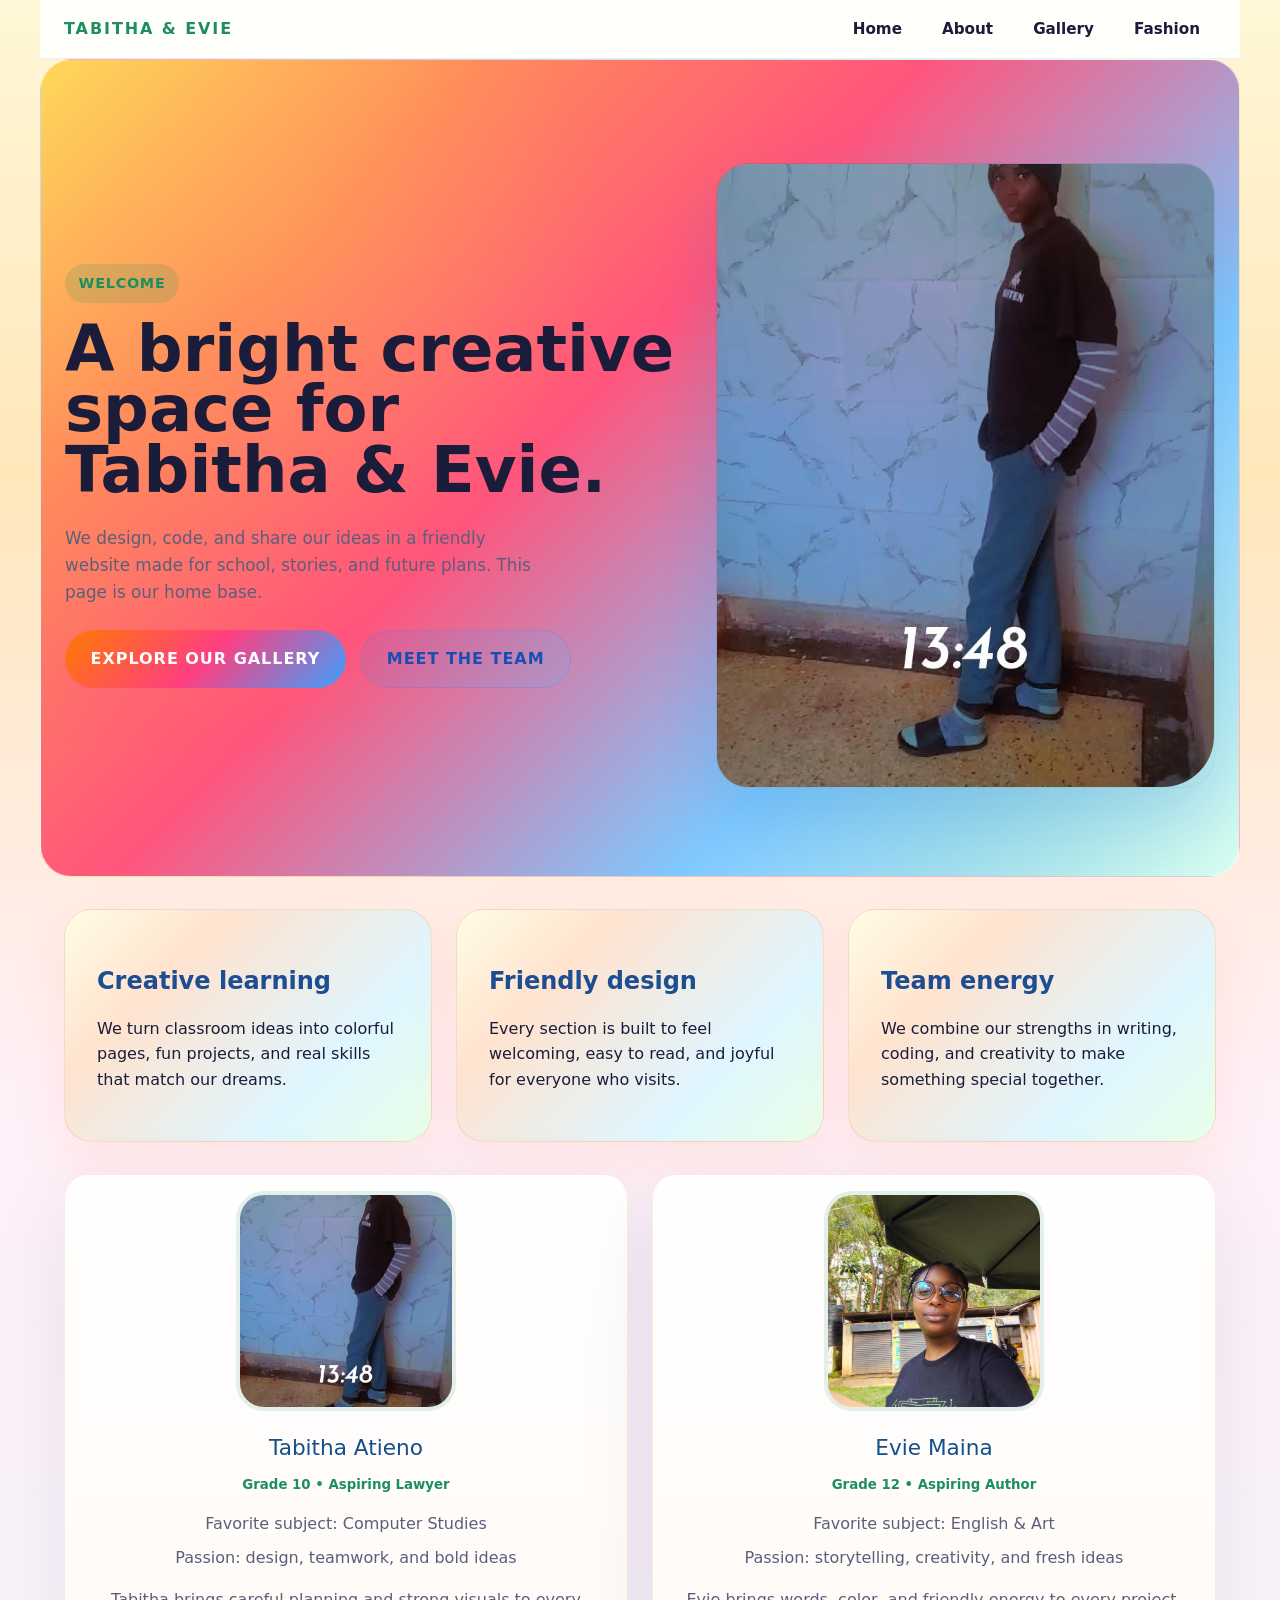
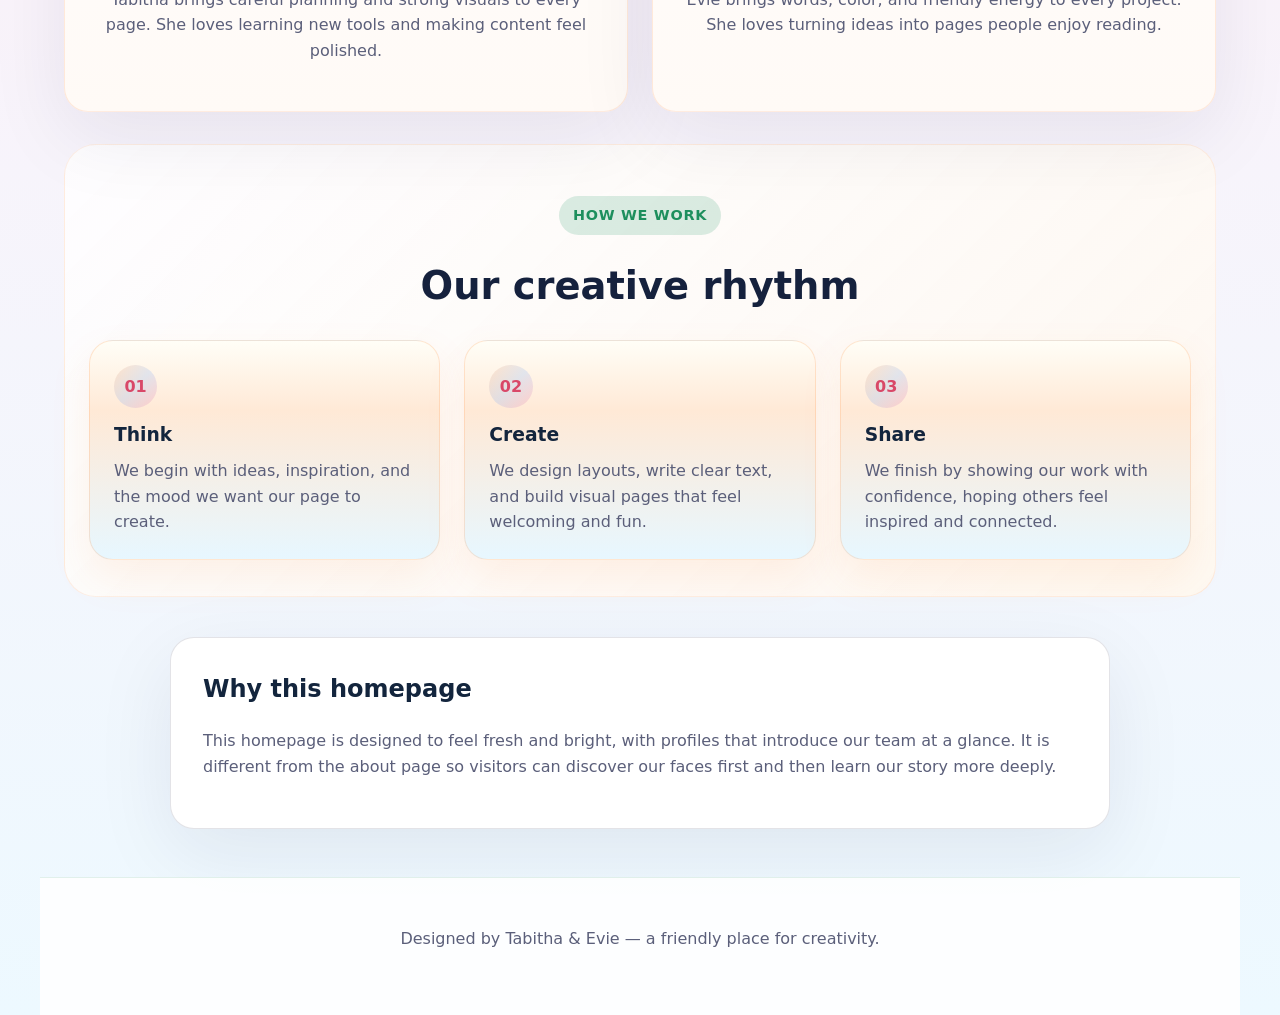
==== commit 3ab04cea: "added some newbackground colour to the home page and other pages" ====
--- a/index.html
+++ b/index.html
@@ -22,9 +22,12 @@
         <span class="eyebrow">Welcome</span>
         <h1>A bright creative space for Tabitha &amp; Evie.</h1>
         <p>We design, code, and share our ideas in a friendly website made for school, stories, and future plans. This page is our home base.</p>
-        <a class="button" href="gallery.html">Explore our gallery</a>
+        <div class="cta-row">
+          <a class="button" href="gallery.html">Explore our gallery</a>
+          <a class="button secondary" href="about.html">Meet the team</a>
+        </div>
       </div>
-      <div class="hero-media hero-ring">
+      <div class="hero-media hero-ring home-visual">
         <img src="Snapchat-281722156 (2).jpg" alt="Tabitha Atieno smiling" loading="lazy">
       </div>
     </section>
@@ -67,6 +70,30 @@
       </article>
     </section>
 
+    <section class="home-journey">
+      <div class="section-heading">
+        <p class="eyebrow">How we work</p>
+        <h2>Our creative rhythm</h2>
+      </div>
+      <div class="home-journey-grid">
+        <article class="journey-card">
+          <span class="journey-number">01</span>
+          <h3>Think</h3>
+          <p>We begin with ideas, inspiration, and the mood we want our page to create.</p>
+        </article>
+        <article class="journey-card">
+          <span class="journey-number">02</span>
+          <h3>Create</h3>
+          <p>We design layouts, write clear text, and build visual pages that feel welcoming and fun.</p>
+        </article>
+        <article class="journey-card">
+          <span class="journey-number">03</span>
+          <h3>Share</h3>
+          <p>We finish by showing our work with confidence, hoping others feel inspired and connected.</p>
+        </article>
+      </div>
+    </section>
+
     <section class="story-section home-story">
       <div class="section-card">
         <h2>Why this homepage</h2>
--- a/styles.css
+++ b/styles.css
@@ -29,8 +29,7 @@
 }
 
 body.home-page {
-  background: radial-gradient(circle at top left, rgba(39, 129, 188, 0.18), transparent 28%),
-    linear-gradient(180deg, #e8f7fd 0%, #fcfff8 100%);
+  background: linear-gradient(180deg, #fff7d6 0%, #ffe7ba 18%, #fff0f8 42%, #edf9ff 100%);
 }
 
 body.about-page {
@@ -39,13 +38,11 @@
 }
 
 body.gallery-page {
-  background: radial-gradient(circle at top left, rgba(243, 135, 168, 0.16), transparent 25%),
-    linear-gradient(180deg, #fff9f5 0%, #f8fbff 100%);
+  background: linear-gradient(180deg, #fff7ef 0%, #ffe8f0 22%, #f0fffa 50%, #eef7ff 100%);
 }
 
 body.fashion-page {
-  background: radial-gradient(circle at top right, rgba(255, 175, 93, 0.18), transparent 25%),
-    linear-gradient(180deg, #fff9f1 0%, #fcfff8 100%);
+  background: linear-gradient(180deg, #ffeef5 0%, #fff4d8 20%, #ffe4f0 48%, #e9f7ff 100%);
 }
 
 img {
@@ -179,19 +176,44 @@
   color: var(--muted);
 }
 
+.cta-row {
+  display: flex;
+  flex-wrap: wrap;
+  gap: 0.9rem;
+  margin-top: 1.5rem;
+}
+
 .button {
   display: inline-flex;
   align-items: center;
   justify-content: center;
   gap: 0.5rem;
-  background: #1d8f5d;
+  background: linear-gradient(135deg, #ff7a00, #ff3f81, #3aa1ff);
   color: white;
   padding: 0.95rem 1.6rem;
   border-radius: 999px;
   text-transform: uppercase;
   font-weight: 700;
   letter-spacing: 0.06em;
-  box-shadow: 0 18px 40px rgba(29, 143, 93, 0.18);
+  box-shadow: 0 18px 40px rgba(255, 95, 117, 0.32);
+}
+
+.button.secondary {
+  background: linear-gradient(135deg, rgba(58, 118, 255, 0.12), rgba(86, 194, 255, 0.18));
+  color: #184eb2;
+  border: 1px solid rgba(58, 118, 255, 0.2);
+  box-shadow: none;
+}
+
+.button.about-button {
+  background: #8c6add;
+  box-shadow: 0 18px 40px rgba(140, 106, 221, 0.18);
+}
+
+.button.about-secondary {
+  background: rgba(159, 77, 255, 0.08);
+  color: #5b3db8;
+  border: 1px solid rgba(159, 77, 255, 0.15);
 }
 
 .hero-media {
@@ -210,10 +232,13 @@
 }
 
 .home-hero {
-  background: radial-gradient(circle at top left, rgba(31, 103, 214, 0.14), transparent 30%),
-    radial-gradient(circle at bottom right, rgba(29, 143, 93, 0.12), transparent 28%),
-    linear-gradient(180deg, rgba(255, 255, 255, 0.95), rgba(239, 248, 255, 0.95));
-  border-color: rgba(31, 103, 214, 0.18);
+  background: linear-gradient(135deg, #ffd95a 0%, #ff8a5b 22%, #ff557c 44%, #7ec9ff 72%, #d9fff0 100%);
+  border-color: rgba(255, 255, 255, 0.5);
+}
+
+.home-visual img {
+  border-radius: 32px 32px 52px 32px;
+  box-shadow: 0 26px 60px rgba(31, 103, 214, 0.16);
 }
 
 .hero-ring::after {
@@ -228,6 +253,21 @@
 .about-hero {
   background: linear-gradient(135deg, rgba(237, 237, 255, 0.95), rgba(255, 246, 255, 0.82));
   border-color: rgba(159, 77, 255, 0.18);
+}
+
+body.fashion-page .hero {
+  background: linear-gradient(135deg, #ff6ba6 0%, #ff9f43 26%, #ffd65a 50%, #7ed7ff 75%, #d7fff4 100%);
+  border-color: rgba(255, 255, 255, 0.45);
+}
+
+body.fashion-page .hero::before {
+  background: radial-gradient(circle at 20% 20%, rgba(255, 244, 182, 0.5), transparent 22%),
+    radial-gradient(circle at 78% 76%, rgba(113, 211, 255, 0.3), transparent 24%);
+}
+
+.about-media img {
+  border-radius: 32px 52px 32px 32px;
+  box-shadow: 0 26px 60px rgba(159, 77, 255, 0.16);
 }
 
 .about-hero::before {
@@ -283,7 +323,9 @@
 .feature-grid,
 .info-grid,
 .gallery-grid,
-.fashion-grid {
+.fashion-grid,
+.home-journey-grid,
+.about-story-grid {
   display: grid;
   gap: 1.5rem;
 }
@@ -296,14 +338,72 @@
 .highlight-card {
   padding: 2rem;
   border-radius: 28px;
-  background: linear-gradient(135deg, #ffffff, #f5fbff);
-  border: 1px solid rgba(29, 143, 93, 0.12);
-  box-shadow: 0 20px 50px rgba(29, 143, 93, 0.08);
+  background: linear-gradient(135deg, #fffde5 0%, #ffe3cf 28%, #dff6ff 70%, #e9ffe8 100%);
+  border: 1px solid rgba(255, 125, 76, 0.22);
+  box-shadow: 0 20px 50px rgba(255, 141, 89, 0.12);
 }
 
 .highlight-card h2 {
   margin-bottom: 0.75rem;
-  color: #154f76;
+  color: #1d4d92;
+}
+
+.section-heading {
+  margin-bottom: 1.5rem;
+  text-align: center;
+}
+
+.section-heading.left-align {
+  text-align: left;
+}
+
+.section-heading h2 {
+  margin: 0.25rem 0 0;
+  font-size: clamp(2rem, 3vw, 2.8rem);
+  color: #15213d;
+}
+
+.home-journey {
+  margin: 0 1.5rem 2.5rem;
+  padding: 2.25rem 1.5rem;
+  background: linear-gradient(135deg, rgba(255, 255, 255, 0.8), rgba(255, 248, 240, 0.92));
+  border: 1px solid rgba(255, 138, 61, 0.12);
+  border-radius: 32px;
+}
+
+.home-journey-grid {
+  grid-template-columns: repeat(auto-fit, minmax(220px, 1fr));
+}
+
+.journey-card {
+  padding: 1.5rem;
+  border-radius: 24px;
+  background: linear-gradient(180deg, #fffef7 0%, #ffe9d6 32%, #e7f7ff 100%);
+  border: 1px solid rgba(255, 138, 61, 0.2);
+  box-shadow: 0 18px 40px rgba(255, 138, 61, 0.1);
+}
+
+.journey-number {
+  display: inline-flex;
+  width: 2.7rem;
+  height: 2.7rem;
+  align-items: center;
+  justify-content: center;
+  border-radius: 50%;
+  background: linear-gradient(135deg, rgba(255, 138, 61, 0.18), rgba(91, 157, 255, 0.18), rgba(255, 77, 141, 0.18));
+  color: #d94868;
+  font-weight: 800;
+  margin-bottom: 0.75rem;
+}
+
+.journey-card h3 {
+  margin: 0 0 0.5rem;
+  color: #13253d;
+}
+
+.journey-card p {
+  margin: 0;
+  color: var(--muted);
 }
 
 .feature-grid,
@@ -324,12 +424,12 @@
 }
 
 .profile-card.home-profile {
-  background: linear-gradient(180deg, #ffffff, #eff8ff);
-  border-color: rgba(29, 143, 93, 0.14);
+  background: linear-gradient(180deg, #ffffff, #fffaf6);
+  border-color: rgba(255, 138, 61, 0.16);
 }
 
 .profile-card.home-profile .profile-title {
-  color: #175f79;
+  color: #134f8a;
 }
 
 .profile-card img {
@@ -383,6 +483,27 @@
 
 .about-grid {
   grid-template-columns: repeat(auto-fit, minmax(240px, 1fr));
+}
+
+.about-extra {
+  padding: 0 1.5rem 2rem;
+}
+
+.about-story-card {
+  max-width: 1100px;
+  margin: 0 auto;
+  background: linear-gradient(135deg, rgba(255, 255, 255, 0.98), rgba(252, 243, 255, 0.96));
+}
+
+.about-story-grid {
+  grid-template-columns: repeat(auto-fit, minmax(240px, 1fr));
+  margin-top: 1rem;
+}
+
+.about-story-grid p {
+  margin: 0;
+  color: var(--muted);
+  font-size: 1rem;
 }
 
 .timeline-card {
@@ -431,21 +552,92 @@
   border-top-color: rgba(159, 77, 255, 0.12);
 }
 
+.gallery-intro {
+  display: flex;
+  align-items: center;
+  justify-content: space-between;
+  gap: 1.5rem;
+  margin-bottom: 2rem;
+  padding: 2rem 2.25rem;
+  background: linear-gradient(135deg, #fff9eb 0%, #ffdfe6 26%, #dcf8ff 72%, #edfef6 100%);
+  border: 1px solid rgba(255, 124, 89, 0.18);
+}
+
+.gallery-copy {
+  max-width: 620px;
+}
+
+.gallery-copy h1 {
+  margin: 0.25rem 0 0.5rem;
+  font-size: clamp(2.2rem, 4vw, 3.5rem);
+}
+
+.gallery-copy p {
+  margin: 0;
+  color: var(--muted);
+}
+
+.gallery-badges {
+  display: flex;
+  flex-wrap: wrap;
+  gap: 0.75rem;
+  justify-content: flex-end;
+}
+
+.badge {
+  display: inline-flex;
+  align-items: center;
+  padding: 0.7rem 1rem;
+  border-radius: 999px;
+  background: linear-gradient(135deg, rgba(255, 153, 0, 0.18), rgba(255, 90, 146, 0.18), rgba(93, 161, 255, 0.18));
+  border: 1px solid rgba(255, 120, 90, 0.2);
+  color: #a63b7f;
+  font-weight: 700;
+  font-size: 0.82rem;
+  letter-spacing: 0.04em;
+  text-transform: uppercase;
+}
+
 .gallery-grid {
   padding: 0;
   list-style: none;
   margin: 0;
+  grid-template-columns: repeat(auto-fit, minmax(250px, 1fr));
+}
+
+.gallery-card {
+  overflow: hidden;
+  background: linear-gradient(180deg, #ffffff 0%, #fffaf0 100%);
+  border: 1px solid rgba(255, 124, 89, 0.14);
+  transition: transform 0.22s ease, box-shadow 0.22s ease;
+}
+
+.gallery-card:hover,
+.gallery-card:focus-within {
+  transform: translateY(-6px);
+  box-shadow: 0 22px 52px rgba(255, 122, 90, 0.15);
 }
 
 .gallery-card img {
-  border-radius: 20px;
+  border-radius: 20px 20px 0 0;
   object-fit: cover;
-  height: 220px;
+  width: 100%;
+  height: 280px;
+}
+
+.card-copy {
+  padding: 1rem 1rem 0.25rem;
 }
 
 .gallery-card h3 {
-  margin: 1rem 0 0.5rem;
-  font-size: 1.1rem;
+  margin: 0 0 0.4rem;
+  font-size: 1.15rem;
+}
+
+.card-copy p {
+  margin: 0;
+  color: var(--muted);
+  font-size: 0.95rem;
 }
 
 .fashion-grid {
